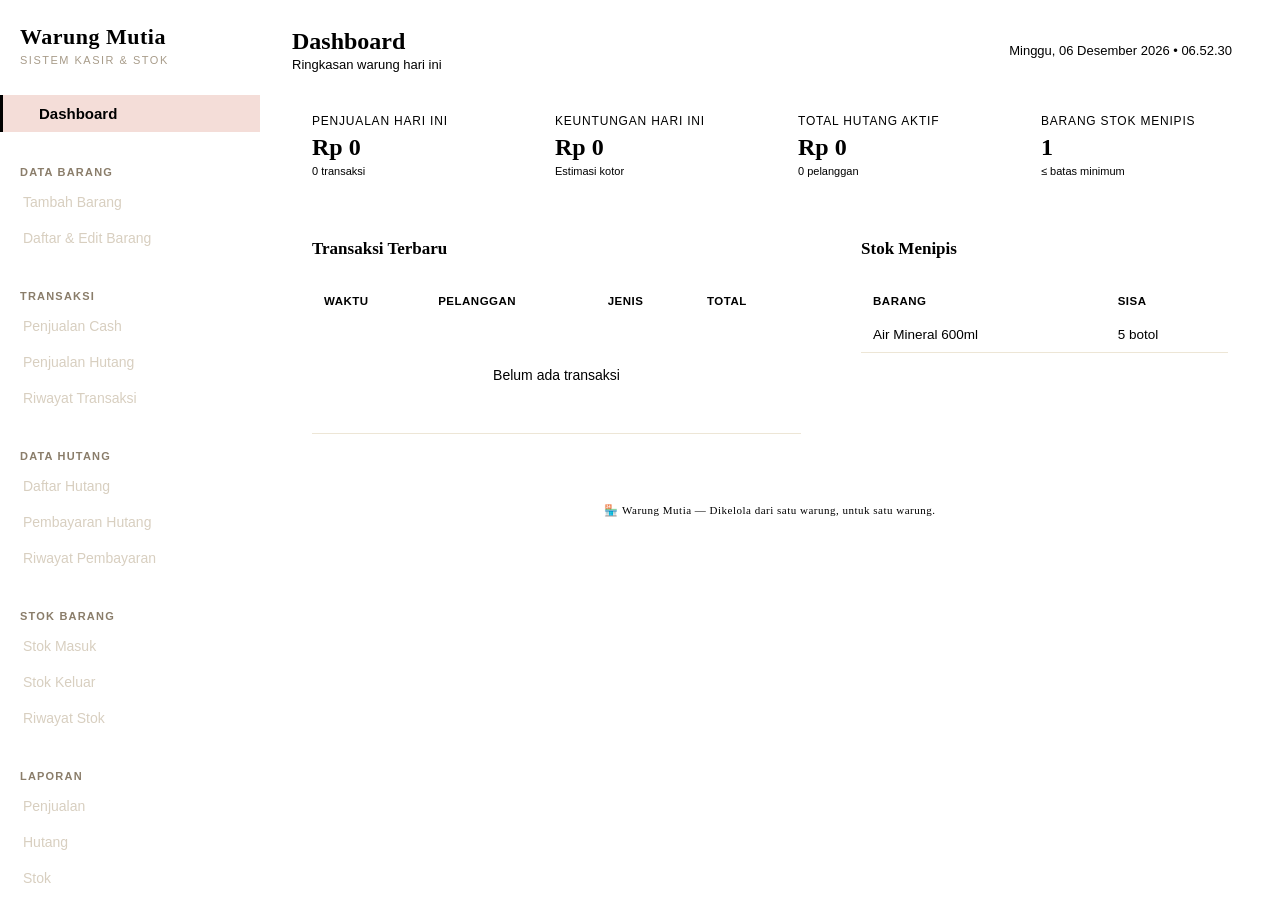
==== index.html @ aac6b611 "Update index.html" ====
<!DOCTYPE html>
<html lang="id">
<head>
<meta charset="UTF-8">
<meta name="viewport" content="width=device-width, initial-scale=1.0">
<title>Warung Mutia — Aplikasi Kasir</title>
<link rel="stylesheet" href="style.css">
</head>
<body>

<div class="app">

  <div class="sidebar-overlay" id="sidebarOverlay" onclick="toggleSidebar(false)"></div>

  <!-- SIDEBAR -->
  <nav class="sidebar" id="sidebar">
    <div class="sidebar-header">
      <div class="logo brand-font">Warung <span>Mutia</span></div>
      <div class="tagline">Sistem Kasir &amp; Stok</div>
    </div>

    <div class="nav-group">
      <div class="nav-item dash active" data-target="dashboard" onclick="showSection('dashboard', this)">
        <span class="dot"></span> Dashboard
      </div>
    </div>

    <div class="nav-group">
      <div class="nav-group-title">Data Barang</div>
      <div class="nav-item" data-target="barang-tambah" onclick="showSection('barang-tambah', this)">Tambah Barang</div>
      <div class="nav-item" data-target="barang-daftar" onclick="showSection('barang-daftar', this)">Daftar &amp; Edit Barang</div>
    </div>

    <div class="nav-group">
      <div class="nav-group-title">Transaksi</div>
      <div class="nav-item" data-target="jual-cash" onclick="showSection('jual-cash', this)">Penjualan Cash</div>
      <div class="nav-item" data-target="jual-hutang" onclick="showSection('jual-hutang', this)">Penjualan Hutang</div>
      <div class="nav-item" data-target="riwayat-transaksi" onclick="showSection('riwayat-transaksi', this)">Riwayat Transaksi</div>
    </div>

    <div class="nav-group">
      <div class="nav-group-title">Data Hutang</div>
      <div class="nav-item" data-target="daftar-hutang" onclick="showSection('daftar-hutang', this)">Daftar Hutang</div>
      <div class="nav-item" data-target="bayar-hutang" onclick="showSection('bayar-hutang', this)">Pembayaran Hutang</div>
      <div class="nav-item" data-target="riwayat-bayar" onclick="showSection('riwayat-bayar', this)">Riwayat Pembayaran</div>
    </div>

    <div class="nav-group">
      <div class="nav-group-title">Stok Barang</div>
      <div class="nav-item" data-target="stok-masuk" onclick="showSection('stok-masuk', this)">Stok Masuk</div>
      <div class="nav-item" data-target="stok-keluar" onclick="showSection('stok-keluar', this)">Stok Keluar</div>
      <div class="nav-item" data-target="riwayat-stok" onclick="showSection('riwayat-stok', this)">Riwayat Stok</div>
    </div>

    <div class="nav-group">
      <div class="nav-group-title">Laporan</div>
      <div class="nav-item" data-target="lap-penjualan" onclick="showSection('lap-penjualan', this)">Penjualan</div>
      <div class="nav-item" data-target="lap-hutang" onclick="showSection('lap-hutang', this)">Hutang</div>
      <div class="nav-item" data-target="lap-stok" onclick="showSection('lap-stok', this)">Stok</div>
      <div class="nav-item" data-target="lap-untung" onclick="showSection('lap-untung', this)">Keuntungan</div>
    </div>

    <div class="nav-group">
      <div class="nav-group-title">Cadangan Data</div>
      <div class="nav-item" data-target="backup" onclick="showSection('backup', this)">💾 Backup &amp; Restore</div>
    </div>

    <div style="padding:18px 20px;margin-top:auto;">
      <button class="btn btn-outline btn-sm" style="width:100%;color:#d8cfc0;border-color:rgba(255,255,255,0.2);" onclick="resetAllData()">↺ Reset Semua Data</button>
    </div>
  </nav>

  <!-- MAIN -->
  <main class="main">

    <div class="topbar">
      <div style="display:flex;align-items:center;gap:12px;">
        <button class="menu-toggle" onclick="toggleSidebar(true)">☰</button>
        <div>
          <h1 id="pageTitle">Dashboard</h1>
          <div class="subtitle" id="pageSubtitle">Ringkasan warung hari ini</div>
        </div>
      </div>
      <div class="clock-pill" id="clockPill">—</div>
    </div>

    <!-- ============ DASHBOARD ============ -->
    <section class="section active" id="sec-dashboard">
      <div class="stat-grid">
        <div class="stat-card">
          <div class="label">Penjualan Hari Ini</div>
          <div class="value" id="stOmsetHariIni">Rp 0</div>
          <div class="sub" id="stTrxHariIni">0 transaksi</div>
        </div>
        <div class="stat-card leaf">
          <div class="label">Keuntungan Hari Ini</div>
          <div class="value" id="stUntungHariIni">Rp 0</div>
          <div class="sub">Estimasi kotor</div>
        </div>
        <div class="stat-card turmeric">
          <div class="label">Total Hutang Aktif</div>
          <div class="value" id="stHutangAktif">Rp 0</div>
          <div class="sub" id="stJmlPelangganHutang">0 pelanggan</div>
        </div>
        <div class="stat-card ink">
          <div class="label">Barang Stok Menipis</div>
          <div class="value" id="stStokMenipis">0</div>
          <div class="sub">≤ batas minimum</div>
        </div>
      </div>

      <div class="two-col">
        <div class="card">
          <h2>Transaksi Terbaru</h2>
          <div class="table-wrap">
            <table>
              <thead><tr><th>Waktu</th><th>Pelanggan</th><th>Jenis</th><th>Total</th></tr></thead>
              <tbody id="tblTrxTerbaru"></tbody>
            </table>
          </div>
        </div>
        <div class="card">
          <h2>Stok Menipis</h2>
          <div class="table-wrap">
            <table>
              <thead><tr><th>Barang</th><th>Sisa</th></tr></thead>
              <tbody id="tblStokMenipis"></tbody>
            </table>
          </div>
        </div>
      </div>
      <div class="signature-mark">🏪 Warung Mutia — Dikelola dari satu warung, untuk satu warung.</div>
    </section>

    <!-- ============ TAMBAH BARANG ============ -->
    <section class="section" id="sec-barang-tambah">
      <div class="card">
        <h2>Tambah Barang Baru</h2>
        <form id="formTambahBarang" onsubmit="return tambahBarang(event)">
          <div class="form-grid">
            <div class="field"><label>Nama Barang</label><input type="text" id="b_nama" required placeholder="Contoh: Indomie Goreng"></div>
            <div class="field"><label>Kategori</label><input type="text" id="b_kategori" placeholder="Contoh: Makanan Instan"></div>
            <div class="field"><label>Harga Beli (Rp)</label><input type="number" id="b_hargabeli" min="0" required placeholder="2500"></div>
            <div class="field"><label>Harga Jual (Rp)</label><input type="number" id="b_hargajual" min="0" required placeholder="3000"></div>
            <div class="field"><label>Stok Awal</label><input type="number" id="b_stok" min="0" required placeholder="50"></div>
            <div class="field"><label>Satuan</label><input type="text" id="b_satuan" placeholder="pcs / bungkus / kg"></div>
            <div class="field"><label>Stok Minimum (peringatan)</label><input type="number" id="b_stokmin" min="0" value="5"></div>
          </div>
          <div class="btn-row">
            <button type="submit" class="btn btn-primary">+ Simpan Barang</button>
            <button type="reset" class="btn btn-outline">Bersihkan Form</button>
          </div>
        </form>
      </div>
    </section>

    <!-- ============ DAFTAR & EDIT BARANG ============ -->
    <section class="section" id="sec-barang-daftar">
      <div class="card">
        <h2>Daftar Barang</h2>
        <div class="search-row">
          <input type="text" id="cariBarang" placeholder="Cari nama barang..." oninput="renderDaftarBarang()">
        </div>
        <div class="table-wrap">
          <table>
            <thead><tr><th>Nama</th><th>Kategori</th><th>Harga Beli</th><th>Harga Jual</th><th>Stok</th><th>Satuan</th><th>Aksi</th></tr></thead>
            <tbody id="tblDaftarBarang"></tbody>
          </table>
        </div>
      </div>
    </section>

    <!-- ============ PENJUALAN CASH ============ -->
    <section class="section" id="sec-jual-cash">
      <div class="two-col">
        <div class="card">
          <h2>Pilih Barang</h2>
          <input type="text" id="cariJualCash" placeholder="Cari barang..." oninput="renderQuickPickCash()" style="margin-bottom:12px;">
          <div class="quick-grid" id="quickPickCash"></div>
        </div>
        <div class="card">
          <h2>Keranjang Cash</h2>
          <div id="cartCash"><div class="empty-state"><span class="icon">🛒</span>Keranjang masih kosong</div></div>
          <div class="total-row"><span>Total</span><span id="totalCash">Rp 0</span></div>
          <div class="field" style="margin-top:14px;">
            <label>Uang Diterima (Rp)</label>
            <input type="number" id="cashDiterima" min="0" oninput="hitungKembalianCash()" placeholder="0">
          </div>
          <div class="helper-text" id="kembalianCash">Kembalian: Rp 0</div>
          <div class="btn-row">
            <button class="btn btn-primary" onclick="prosesCash()">✓ Proses Pembayaran</button>
            <button class="btn btn-outline" onclick="kosongkanCart('cash')">Kosongkan</button>
          </div>
        </div>
      </div>
    </section>

    <!-- ============ PENJUALAN HUTANG ============ -->
    <section class="section" id="sec-jual-hutang">
      <div class="two-col">
        <div class="card">
          <h2>Pilih Barang</h2>
          <input type="text" id="cariJualHutang" placeholder="Cari barang..." oninput="renderQuickPickHutang()" style="margin-bottom:12px;">
          <div class="quick-grid" id="quickPickHutang"></div>
        </div>
        <div class="card">
          <h2>Keranjang Hutang</h2>
          <div class="field" style="margin-bottom:14px;">
            <label>Nama Pelanggan</label>
            <input type="text" id="namaPelangganHutang" placeholder="Contoh: Bu Siti" required>
          </div>
          <div id="cartHutang"><div class="empty-state"><span class="icon">🛒</span>Keranjang masih kosong</div></div>
          <div class="total-row"><span>Total Hutang</span><span id="totalHutang">Rp 0</span></div>
          <div class="btn-row">
            <button class="btn btn-primary" onclick="prosesHutang()">✓ Catat sebagai Hutang</button>
            <button class="btn btn-outline" onclick="kosongkanCart('hutang')">Kosongkan</button>
          </div>
        </div>
      </div>
    </section>

    <!-- ============ RIWAYAT TRANSAKSI ============ -->
    <section class="section" id="sec-riwayat-transaksi">
      <div class="card">
        <h2>Riwayat Transaksi</h2>
        <div class="filter-bar">
          <div class="field"><label>Dari Tanggal</label><input type="date" id="filterTrxDari"></div>
          <div class="field"><label>Sampai Tanggal</label><input type="date" id="filterTrxSampai"></div>
          <div class="field">
            <label>Jenis</label>
            <select id="filterTrxJenis">
              <option value="">Semua</option>
              <option value="cash">Cash</option>
              <option value="hutang">Hutang</option>
            </select>
          </div>
          <button class="btn btn-primary" style="height:42px;" onclick="renderRiwayatTransaksi()">Tampilkan</button>
        </div>
        <div class="table-wrap">
          <table>
            <thead><tr><th>Waktu</th><th>Pelanggan</th><th>Jenis</th><th>Item</th><th>Total</th><th>Untung</th><th>Aksi</th></tr></thead>
            <tbody id="tblRiwayatTransaksi"></tbody>
          </table>
        </div>
      </div>
    </section>

    <!-- ============ DAFTAR HUTANG ============ -->
    <section class="section" id="sec-daftar-hutang">
      <div class="card">
        <h2>Daftar Hutang Aktif (per Pelanggan)</h2>
        <div class="table-wrap">
          <table>
            <thead><tr><th>Pelanggan</th><th>Total Hutang</th><th>Sudah Dibayar</th><th>Sisa Hutang</th><th>Status</th></tr></thead>
            <tbody id="tblDaftarHutang"></tbody>
          </table>
        </div>
      </div>
    </section>

    <!-- ============ PEMBAYARAN HUTANG ============ -->
    <section class="section" id="sec-bayar-hutang">
      <div class="card">
        <h2>Pembayaran Hutang</h2>
        <div class="form-grid">
          <div class="field">
            <label>Pilih Pelanggan</label>
            <select id="bayarPelanggan" onchange="updateInfoSisaHutang()"></select>
          </div>
          <div class="field">
            <label>Sisa Hutang Saat Ini</label>
            <input type="text" id="infoSisaHutang" disabled value="Rp 0">
          </div>
          <div class="field">
            <label>Jumlah Bayar (Rp)</label>
            <input type="number" id="jumlahBayarHutang" min="0">
          </div>
        </div>
        <div class="btn-row">
          <button class="btn btn-success" onclick="prosesBayarHutang()">✓ Simpan Pembayaran</button>
        </div>
      </div>
    </section>

    <!-- ============ RIWAYAT PEMBAYARAN ============ -->
    <section class="section" id="sec-riwayat-bayar">
      <div class="card">
        <h2>Riwayat Pembayaran Hutang</h2>
        <div class="table-wrap">
          <table>
            <thead><tr><th>Waktu</th><th>Pelanggan</th><th>Jumlah Bayar</th></tr></thead>
            <tbody id="tblRiwayatBayar"></tbody>
          </table>
        </div>
      </div>
    </section>

    <!-- ============ STOK MASUK ============ -->
    <section class="section" id="sec-stok-masuk">
      <div class="card">
        <h2>Tambah Stok Masuk</h2>
        <form id="formStokMasuk" onsubmit="return prosesStokMasuk(event)">
          <div class="form-grid">
            <div class="field">
              <label>Pilih Barang</label>
              <select id="masukBarang" required></select>
            </div>
            <div class="field"><label>Jumlah Masuk</label><input type="number" id="masukJumlah" min="1" required></div>
            <div class="field"><label>Keterangan (opsional)</label><input type="text" id="masukKet" placeholder="Contoh: Restok dari distributor"></div>
          </div>
          <div class="btn-row">
            <button type="submit" class="btn btn-success">+ Tambahkan Stok</button>
          </div>
        </form>
      </div>
    </section>

    <!-- ============ STOK KELUAR ============ -->
    <section class="section" id="sec-stok-keluar">
      <div class="card">
        <h2>Stok Keluar (di luar penjualan)</h2>
        <p class="helper-text" style="margin-bottom:14px;">Gunakan untuk barang rusak, hilang, kadaluwarsa, atau dipakai sendiri. Stok keluar dari penjualan sudah otomatis tercatat di menu Transaksi.</p>
        <form id="formStokKeluar" onsubmit="return prosesStokKeluar(event)">
          <div class="form-grid">
            <div class="field">
              <label>Pilih Barang</label>
              <select id="keluarBarang" required></select>
            </div>
            <div class="field"><label>Jumlah Keluar</label><input type="number" id="keluarJumlah" min="1" required></div>
            <div class="field"><label>Alasan</label>
              <select id="keluarAlasan">
                <option>Rusak</option>
                <option>Hilang</option>
                <option>Kadaluwarsa</option>
                <option>Pakai Sendiri</option>
                <option>Lainnya</option>
              </select>
            </div>
          </div>
          <div class="btn-row">
            <button type="submit" class="btn btn-primary">− Catat Stok Keluar</button>
          </div>
        </form>
      </div>
    </section>

    <!-- ============ RIWAYAT STOK ============ -->
    <section class="section" id="sec-riwayat-stok">
      <div class="card">
        <h2>Riwayat Pergerakan Stok</h2>
        <div class="table-wrap">
          <table>
            <thead><tr><th>Waktu</th><th>Barang</th><th>Jenis</th><th>Jumlah</th><th>Keterangan</th></tr></thead>
            <tbody id="tblRiwayatStok"></tbody>
          </table>
        </div>
      </div>
    </section>

    <!-- ============ LAPORAN PENJUALAN ============ -->
    <section class="section" id="sec-lap-penjualan">
      <div class="card">
        <h2>Laporan Penjualan</h2>
        <div class="pill-tabs">
          <div class="pill-tab active" data-p="harian" onclick="setPeriodeLaporan('penjualan','harian',this)">Harian</div>
          <div class="pill-tab" data-p="bulanan" onclick="setPeriodeLaporan('penjualan','bulanan',this)">Bulanan</div>
          <div class="pill-tab" data-p="semua" onclick="setPeriodeLaporan('penjualan','semua',this)">Semua</div>
        </div>
        <div class="stat-grid" style="grid-template-columns:repeat(3,1fr);">
          <div class="stat-card"><div class="label">Total Omset</div><div class="value" id="lapPenjualanOmset">Rp 0</div></div>
          <div class="stat-card leaf"><div class="label">Jumlah Transaksi</div><div class="value" id="lapPenjualanJumlah">0</div></div>
          <div class="stat-card turmeric"><div class="label">Rata-rata / Transaksi</div><div class="value" id="lapPenjualanRata">Rp 0</div></div>
        </div>
        <div class="table-wrap">
          <table>
            <thead><tr><th>Waktu</th><th>Pelanggan</th><th>Jenis</th><th>Total</th></tr></thead>
            <tbody id="tblLapPenjualan"></tbody>
          </table>
        </div>
      </div>
    </section>

    <!-- ============ LAPORAN HUTANG ============ -->
    <section class="section" id="sec-lap-hutang">
      <div class="card">
        <h2>Laporan Hutang</h2>
        <div class="stat-grid" style="grid-template-columns:repeat(3,1fr);">
          <div class="stat-card turmeric"><div class="label">Total Hutang Diberikan</div><div class="value" id="lapHutangTotal">Rp 0</div></div>
          <div class="stat-card leaf"><div class="label">Total Sudah Dibayar</div><div class="value" id="lapHutangDibayar">Rp 0</div></div>
          <div class="stat-card"><div class="label">Sisa Belum Dibayar</div><div class="value" id="lapHutangSisa">Rp 0</div></div>
        </div>
        <div class="table-wrap">
          <table>
            <thead><tr><th>Pelanggan</th><th>Total Hutang</th><th>Dibayar</th><th>Sisa</th><th>Status</th></tr></thead>
            <tbody id="tblLapHutang"></tbody>
          </table>
        </div>
      </div>
    </section>

    <!-- ============ LAPORAN STOK ============ -->
    <section class="section" id="sec-lap-stok">
      <div class="card">
        <h2>Laporan Stok</h2>
        <div class="table-wrap">
          <table>
            <thead><tr><th>Barang</th><th>Stok Saat Ini</th><th>Stok Minimum</th><th>Status</th><th>Nilai Stok (Modal)</th></tr></thead>
            <tbody id="tblLapStok"></tbody>
          </table>
        </div>
      </div>
    </section>

    <!-- ============ LAPORAN KEUNTUNGAN ============ -->
    <section class="section" id="sec-lap-untung">
      <div class="card">
        <h2>Laporan Keuntungan</h2>
        <div class="pill-tabs">
          <div class="pill-tab active" data-p="harian" onclick="setPeriodeLaporan('untung','harian',this)">Harian</div>
          <div class="pill-tab" data-p="bulanan" onclick="setPeriodeLaporan('untung','bulanan',this)">Bulanan</div>
          <div class="pill-tab" data-p="semua" onclick="setPeriodeLaporan('untung','semua',this)">Semua</div>
        </div>
        <div class="stat-grid" style="grid-template-columns:repeat(3,1fr);">
          <div class="stat-card"><div class="label">Total Omset</div><div class="value" id="lapUntungOmset">Rp 0</div></div>
          <div class="stat-card ink"><div class="label">Total Modal</div><div class="value" id="lapUntungModal">Rp 0</div></div>
          <div class="stat-card leaf"><div class="label">Estimasi Keuntungan</div><div class="value" id="lapUntungLaba">Rp 0</div></div>
        </div>
        <div class="table-wrap">
          <table>
            <thead><tr><th>Waktu</th><th>Omset</th><th>Modal</th><th>Untung</th></tr></thead>
            <tbody id="tblLapUntung"></tbody>
          </table>
        </div>
      </div>
    </section>

    <!-- ============ BACKUP & RESTORE ============ -->
    <section class="section" id="sec-backup">
      <div class="card">
        <h2>📦 Ringkasan Data Tersimpan</h2>
        <div class="stat-grid" style="grid-template-columns:repeat(4,1fr);">
          <div class="stat-card"><div class="label">Barang</div><div class="value" id="bkJmlBarang">0</div></div>
          <div class="stat-card leaf"><div class="label">Transaksi</div><div class="value" id="bkJmlTransaksi">0</div></div>
          <div class="stat-card turmeric"><div class="label">Pembayaran Hutang</div><div class="value" id="bkJmlBayar">0</div></div>
          <div class="stat-card ink"><div class="label">Log Stok</div><div class="value" id="bkJmlStokLog">0</div></div>
        </div>
        <div class="helper-text" id="bkInfoTerakhir" style="margin-top:-8px;margin-bottom:4px;"></div>
        <div class="helper-text">Semua data di atas tersimpan lokal di browser ini (localStorage), tanpa internet. Lakukan backup secara berkala agar data tidak hilang jika cache browser dibersihkan atau ganti device.</div>
      </div>

      <div class="card">
        <h2>⬇️ Backup (Unduh Data)</h2>
        <div class="helper-text" style="margin-bottom:14px;">Backup JSON dipakai untuk memulihkan data nanti (cadangan lengkap &amp; akurat). Backup Excel dipakai untuk dilihat, dicetak, atau diolah di Excel/Spreadsheet — tidak bisa di-import kembali.</div>
        <div class="btn-row">
          <button class="btn btn-primary" onclick="exportJSON()">⬇️ Unduh Backup JSON</button>
          <button class="btn btn-success" onclick="exportExcel()">📊 Unduh sebagai Excel (.xls)</button>
        </div>
      </div>

      <div class="card">
        <h2>⬆️ Restore (Pulihkan Data)</h2>
        <div class="helper-text" style="margin-bottom:14px;">Pilih file backup JSON (.json) yang pernah diunduh. <strong>Perhatian:</strong> proses ini akan menggantikan seluruh data yang ada saat ini di aplikasi dengan data dari file backup.</div>
        <div class="field" style="max-width:420px;">
          <label>File Backup (.json)</label>
          <input type="file" id="importFileInput" accept="application/json,.json" onchange="importJSON(event)">
        </div>
      </div>
      <div class="signature-mark">🏪 Warung Mutia — backup rutin, warung lebih aman</div>
    </section>

  </main>
</div>

<!-- TOAST -->
<div class="toast" id="toast"></div>

<!-- RECEIPT MODAL -->
<div class="receipt-modal-bg" id="receiptModalBg">
  <div class="receipt" id="receiptContent"></div>
</div>
<script src="script.js"> 
</script>
</body>
</html>
---- style.css ----
<style>
  :root{
    --kraft:#E8DCC4;
    --kraft-dark:#D8C8A4;
    --ink:#2B2420;
    --ink-soft:#5C5347;
    --rice:#FBF8F2;
    --chili:#C0432A;
    --chili-dark:#9E3420;
    --leaf:#5C7A4F;
    --leaf-dark:#43603A;
    --turmeric:#D99A2B;
    --line:#C9B998;
    --white:#FFFFFF;
    --radius:10px;
    --shadow:0 2px 8px rgba(43,36,32,0.12);
    --shadow-lg:0 8px 24px rgba(43,36,32,0.18);
  }

  *{box-sizing:border-box;}
  html,body{margin:0;padding:0;}
  body{
    font-family:'Segoe UI',-apple-system,BlinkMacSystemFont,sans-serif;
    background:var(--kraft);
    color:var(--ink);
    min-height:100vh;
  }

  @font-face{
    font-family:'Fraunces-fallback';
    src:local('Georgia');
  }

  .brand-font{
    font-family:Georgia,'Times New Roman',serif;
    font-weight:700;
  }

  /* ===== Layout ===== */
  .app{
    display:flex;
    min-height:100vh;
  }

  /* Sidebar */
  .sidebar{
    width:260px;
    background:var(--ink);
    color:var(--rice);
    flex-shrink:0;
    display:flex;
    flex-direction:column;
    position:fixed;
    top:0;left:0;bottom:0;
    overflow-y:auto;
    z-index:50;
    transition:transform .25s ease;
  }
  .sidebar-header{
    padding:24px 20px 18px;
    border-bottom:1px solid rgba(255,255,255,0.1);
  }
  .sidebar-header .logo{
    font-size:22px;
    letter-spacing:0.5px;
  }
  .sidebar-header .logo span{color:var(--turmeric);}
  .sidebar-header .tagline{
    font-size:11px;
    color:#a89c8a;
    margin-top:4px;
    letter-spacing:1.5px;
    text-transform:uppercase;
  }

  .nav-group{padding:10px 0;}
  .nav-group-title{
    font-size:11px;
    text-transform:uppercase;
    letter-spacing:1.2px;
    color:#8a7d6a;
    padding:14px 20px 6px;
    font-weight:600;
  }
  .nav-item{
    display:flex;
    align-items:center;
    gap:10px;
    padding:10px 20px;
    cursor:pointer;
    font-size:14px;
    color:#d8cfc0;
    border-left:3px solid transparent;
    transition:background .15s, color .15s;
    user-select:none;
  }
  .nav-item:hover{background:rgba(255,255,255,0.06); color:var(--rice);}
  .nav-item.active{
    background:rgba(192,67,42,0.18);
    border-left-color:var(--chili);
    color:var(--rice);
    font-weight:600;
  }
  .nav-item .dot{
    width:6px;height:6px;border-radius:50%;
    background:var(--turmeric);
    flex-shrink:0;
  }
  .nav-item.dash{font-size:15px;font-weight:700;}

  /* Main */
  .main{
    margin-left:260px;
    flex:1;
    min-width:0;
    padding:28px 32px 60px;
  }

  .topbar{
    display:flex;
    justify-content:space-between;
    align-items:center;
    margin-bottom:24px;
    flex-wrap:wrap;
    gap:12px;
  }
  .topbar h1{
    font-size:24px;
    margin:0;
    font-family:Georgia,serif;
  }
  .topbar .subtitle{
    font-size:13px;
    color:var(--ink-soft);
    margin-top:2px;
  }
  .menu-toggle{
    display:none;
    background:var(--ink);
    color:var(--rice);
    border:none;
    border-radius:8px;
    padding:8px 12px;
    font-size:18px;
    cursor:pointer;
  }

  .clock-pill{
    background:var(--white);
    border:1px solid var(--line);
    border-radius:30px;
    padding:8px 16px;
    font-size:13px;
    color:var(--ink-soft);
    box-shadow:var(--shadow);
  }

  /* Cards */
  .card{
    background:var(--white);
    border-radius:var(--radius);
    box-shadow:var(--shadow);
    padding:20px;
    margin-bottom:20px;
  }
  .card h2{
    margin:0 0 16px;
    font-size:17px;
    font-family:Georgia,serif;
    border-bottom:2px solid var(--kraft-dark);
    padding-bottom:10px;
  }

  .stat-grid{
    display:grid;
    grid-template-columns:repeat(4,1fr);
    gap:16px;
    margin-bottom:24px;
  }
  .stat-card{
    background:var(--white);
    border-radius:var(--radius);
    padding:18px 20px;
    box-shadow:var(--shadow);
    border-left:4px solid var(--chili);
    position:relative;
    overflow:hidden;
  }
  .stat-card.leaf{border-left-color:var(--leaf);}
  .stat-card.turmeric{border-left-color:var(--turmeric);}
  .stat-card.ink{border-left-color:var(--ink);}
  .stat-card .label{
    font-size:12px;
    color:var(--ink-soft);
    text-transform:uppercase;
    letter-spacing:0.8px;
    margin-bottom:6px;
  }
  .stat-card .value{
    font-size:24px;
    font-weight:700;
    font-family:Georgia,serif;
  }
  .stat-card .sub{
    font-size:11px;
    color:var(--ink-soft);
    margin-top:4px;
  }

  /* Forms */
  .form-grid{
    display:grid;
    grid-template-columns:repeat(2,1fr);
    gap:14px;
  }
  .form-grid.single{grid-template-columns:1fr;}
  label{
    font-size:12px;
    font-weight:600;
    color:var(--ink-soft);
    display:block;
    margin-bottom:5px;
    text-transform:uppercase;
    letter-spacing:0.4px;
  }
  input,select,textarea{
    width:100%;
    padding:10px 12px;
    border:1.5px solid var(--line);
    border-radius:8px;
    font-size:14px;
    background:var(--rice);
    color:var(--ink);
    font-family:inherit;
  }
  input:focus,select:focus,textarea:focus{
    outline:none;
    border-color:var(--chili);
    background:var(--white);
  }
  .field{margin-bottom:0;}

  .btn{
    display:inline-flex;
    align-items:center;
    gap:6px;
    padding:10px 18px;
    border-radius:8px;
    border:none;
    font-size:14px;
    font-weight:600;
    cursor:pointer;
    transition:transform .1s, box-shadow .15s;
  }
  .btn:active{transform:scale(0.97);}
  .btn-primary{background:var(--chili);color:white;}
  .btn-primary:hover{background:var(--chili-dark);}
  .btn-success{background:var(--leaf);color:white;}
  .btn-success:hover{background:var(--leaf-dark);}
  .btn-outline{background:transparent;border:1.5px solid var(--line);color:var(--ink);}
  .btn-outline:hover{border-color:var(--ink);}
  .btn-sm{padding:6px 12px;font-size:12px;}
  .btn-danger{background:#fff;color:var(--chili);border:1.5px solid var(--chili);}
  .btn-danger:hover{background:var(--chili);color:white;}
  .btn-row{display:flex;gap:10px;margin-top:16px;flex-wrap:wrap;}

  /* Table */
  .table-wrap{overflow-x:auto;}
  table{
    width:100%;
    border-collapse:collapse;
    font-size:13.5px;
  }
  thead th{
    text-align:left;
    background:var(--kraft);
    color:var(--ink);
    padding:10px 12px;
    font-size:11.5px;
    text-transform:uppercase;
    letter-spacing:0.5px;
    border-bottom:2px solid var(--line);
    white-space:nowrap;
  }
  tbody td{
    padding:10px 12px;
    border-bottom:1px solid #EDE6D6;
    vertical-align:middle;
  }
  tbody tr:hover{background:#FAF6EC;}
  .badge{
    display:inline-block;
    padding:3px 9px;
    border-radius:20px;
    font-size:11px;
    font-weight:700;
  }
  .badge-low{background:#FBE3DD;color:var(--chili-dark);}
  .badge-ok{background:#E4EEDF;color:var(--leaf-dark);}
  .badge-lunas{background:#E4EEDF;color:var(--leaf-dark);}
  .badge-belum{background:#FDF1DA;color:#8a6418;}
  .empty-state{
    text-align:center;
    padding:40px 20px;
    color:var(--ink-soft);
    font-size:14px;
  }
  .empty-state .icon{font-size:34px;display:block;margin-bottom:8px;}

  .search-row{
    display:flex;
    gap:10px;
    margin-bottom:16px;
    flex-wrap:wrap;
  }
  .search-row input{flex:1;min-width:160px;}

  .toast{
    position:fixed;
    bottom:24px;right:24px;
    background:var(--ink);
    color:var(--rice);
    padding:14px 20px;
    border-radius:8px;
    font-size:14px;
    box-shadow:var(--shadow-lg);
    z-index:200;
    opacity:0;
    transform:translateY(10px);
    transition:opacity .25s,transform .25s;
    max-width:320px;
    border-left:4px solid var(--turmeric);
  }
  .toast.show{opacity:1;transform:translateY(0);}

  .pill-tabs{display:flex;gap:8px;margin-bottom:18px;flex-wrap:wrap;}
  .pill-tab{
    padding:8px 16px;
    border-radius:20px;
    background:var(--white);
    border:1.5px solid var(--line);
    font-size:13px;
    cursor:pointer;
    font-weight:600;
    color:var(--ink-soft);
  }
  .pill-tab.active{
    background:var(--ink);
    color:var(--rice);
    border-color:var(--ink);
  }

  .cart-line{
    display:flex;
    justify-content:space-between;
    align-items:center;
    padding:10px 0;
    border-bottom:1px dashed var(--line);
    font-size:13.5px;
    gap:8px;
  }
  .cart-line:last-child{border-bottom:none;}
  .cart-line .nm{flex:1;font-weight:600;}
  .qty-control{display:flex;align-items:center;gap:6px;}
  .qty-control button{
    width:26px;height:26px;
    border-radius:6px;
    border:1px solid var(--line);
    background:var(--rice);
    cursor:pointer;
    font-weight:700;
    color:var(--ink);
  }
  .qty-control span{min-width:22px;text-align:center;font-weight:600;}

  .total-row{
    display:flex;
    justify-content:space-between;
    padding:14px 0 0;
    font-size:18px;
    font-weight:700;
    font-family:Georgia,serif;
    border-top:2px solid var(--ink);
    margin-top:10px;
  }
  .total-row span:last-child{color:var(--chili);}

  .two-col{
    display:grid;
    grid-template-columns:1.3fr 1fr;
    gap:20px;
  }

  .receipt-modal-bg{
    position:fixed;inset:0;
    background:rgba(43,36,32,0.55);
    display:none;
    align-items:center;justify-content:center;
    z-index:300;
    padding:20px;
  }
  .receipt-modal-bg.show{display:flex;}
  .receipt{
    background:var(--rice);
    width:100%;max-width:340px;
    border-radius:10px;
    padding:24px;
    font-family:'Courier New',monospace;
    box-shadow:var(--shadow-lg);
    max-height:85vh;
    overflow-y:auto;
  }
  .receipt h3{
    text-align:center;
    margin:0 0 4px;
    font-family:Georgia,serif;
    letter-spacing:1px;
  }
  .receipt .center{text-align:center;font-size:11px;color:var(--ink-soft);margin-bottom:14px;}
  .receipt hr{border:none;border-top:1px dashed var(--ink-soft);margin:10px 0;}
  .receipt .line{display:flex;justify-content:space-between;font-size:12.5px;margin-bottom:4px;}

  .quick-grid{
    display:grid;
    grid-template-columns:repeat(3,1fr);
    gap:10px;
    margin-top:8px;
  }
  .quick-item{
    background:var(--rice);
    border:1.5px solid var(--line);
    border-radius:8px;
    padding:10px;
    cursor:pointer;
    text-align:left;
    transition:border-color .15s, background .15s;
  }
  .quick-item:hover{border-color:var(--chili);background:var(--white);}
  .quick-item .qn{font-weight:700;font-size:13px;display:block;}
  .quick-item .qp{font-size:12px;color:var(--chili);font-weight:600;}
  .quick-item .qs{font-size:10.5px;color:var(--ink-soft);}

  .helper-text{font-size:12px;color:var(--ink-soft);margin-top:4px;}

  .filter-bar{
    display:flex;gap:10px;margin-bottom:16px;flex-wrap:wrap;align-items:flex-end;
  }
  .filter-bar .field{min-width:150px;flex:1;}

  /* Sidebar overlay (mobile) */
  .sidebar-overlay{
    display:none;
    position:fixed;inset:0;
    background:rgba(0,0,0,0.4);
    z-index:40;
  }
  .sidebar-overlay.show{display:block;}

  @media (max-width: 900px){
    .stat-grid{grid-template-columns:repeat(2,1fr);}
    .two-col{grid-template-columns:1fr;}
    .form-grid{grid-template-columns:1fr;}
  }
  @media (max-width: 760px){
    .sidebar{transform:translateX(-100%);}
    .sidebar.open{transform:translateX(0);}
    .main{margin-left:0;padding:20px 16px 50px;}
    .menu-toggle{display:inline-flex;}
    .quick-grid{grid-template-columns:repeat(2,1fr);}
  }

  ::-webkit-scrollbar{width:8px;height:8px;}
  ::-webkit-scrollbar-thumb{background:var(--line);border-radius:4px;}

  .section{display:none;}
  .section.active{display:block;animation:fadeIn .2s ease;}
  @keyframes fadeIn{from{opacity:0;transform:translateY(4px);}to{opacity:1;transform:translateY(0);}}

  .signature-mark{
    font-family:Georgia,serif;
    font-size:11px;
    color:var(--ink-soft);
    text-align:center;
    margin-top:30px;
    letter-spacing:0.5px;
  }
</style>
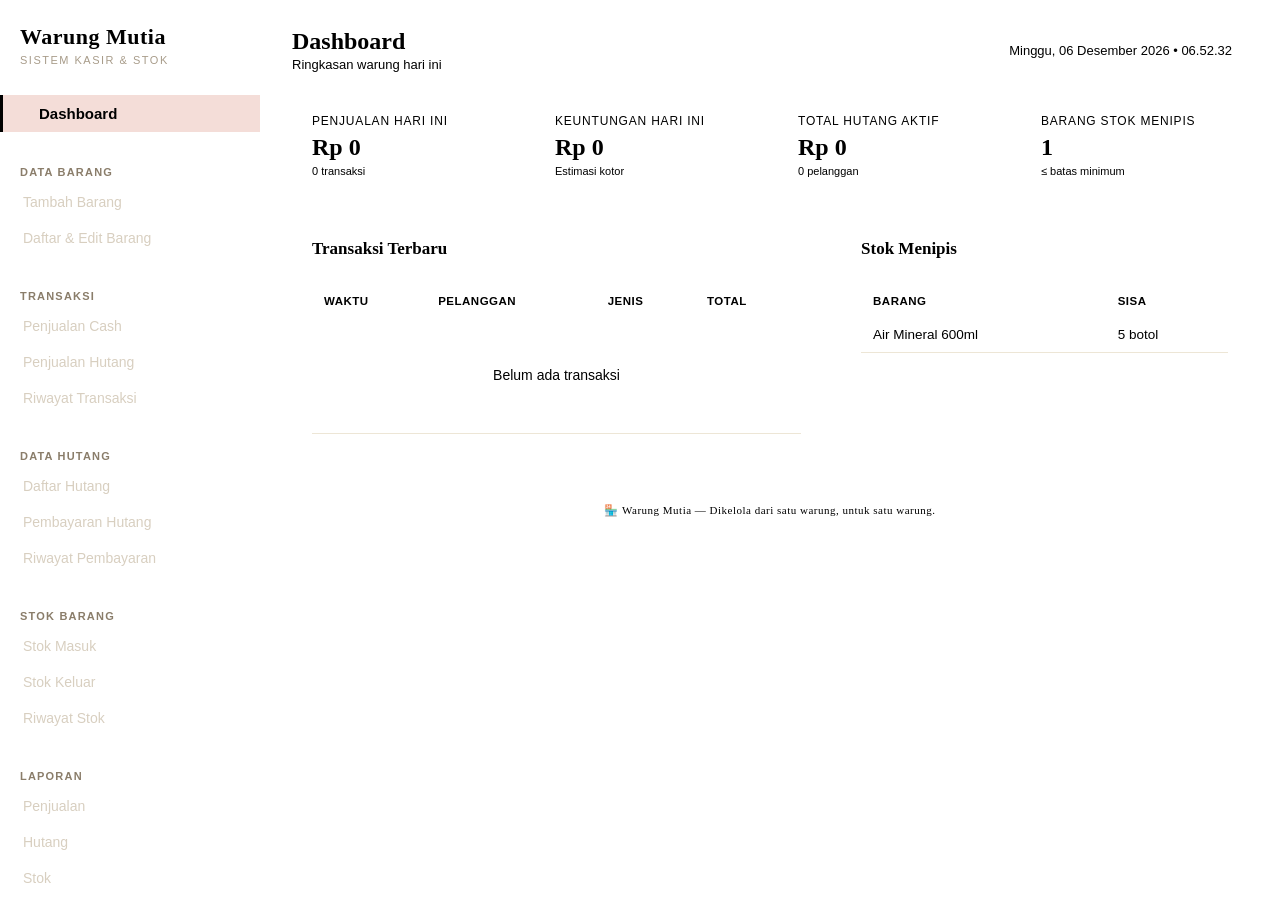
==== commit e56f2cb0: "Update index.html" ====
--- a/index.html
+++ b/index.html
@@ -1,4 +1,3 @@
-<!DOCTYPE html>
 <html lang="id">
 <head>
 <meta charset="UTF-8">
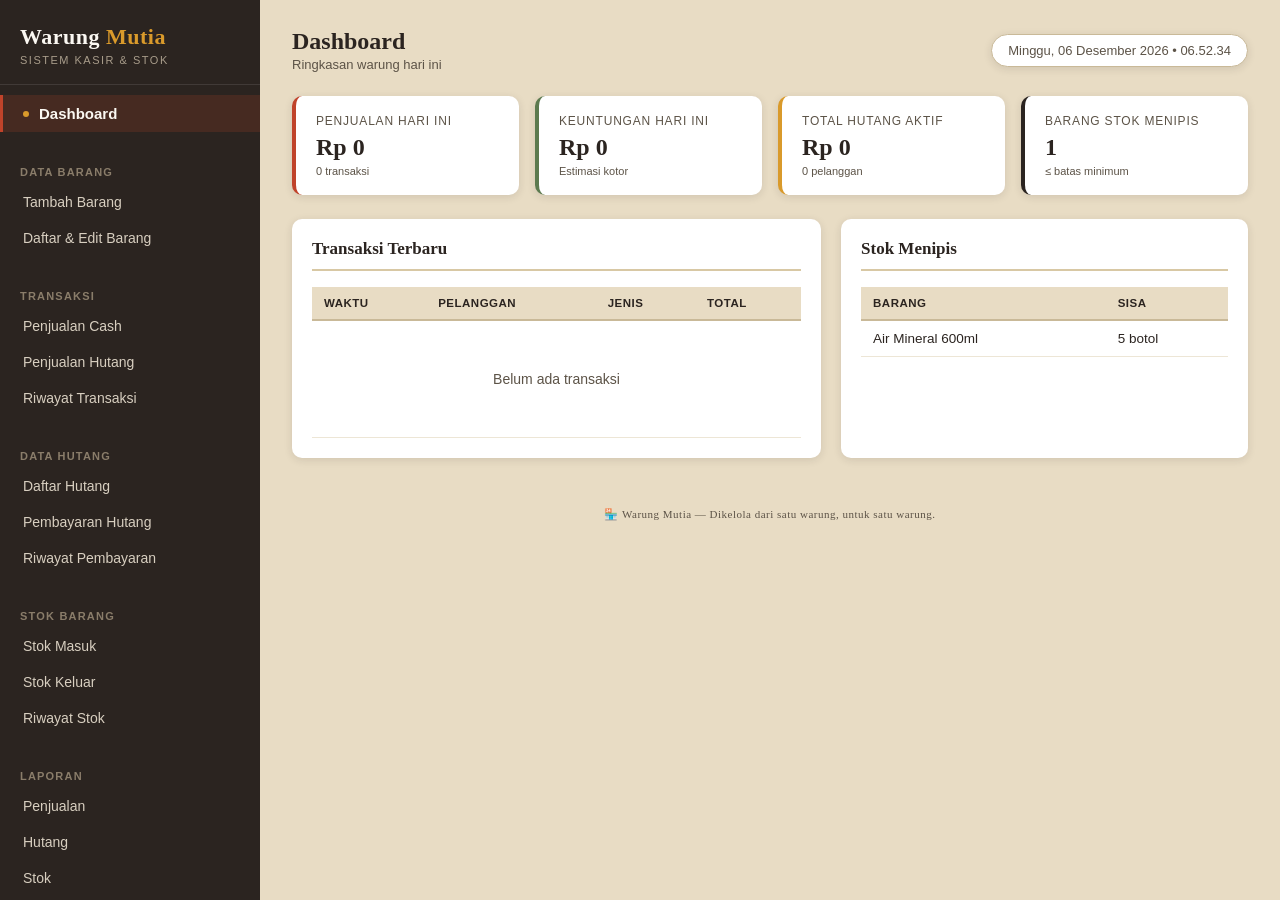
==== commit ef5615e8: "Update index.html" ====
--- a/index.html
+++ b/index.html
@@ -4,6 +4,7 @@
 <meta name="viewport" content="width=device-width, initial-scale=1.0">
 <title>Warung Mutia — Aplikasi Kasir</title>
 <link rel="stylesheet" href="style.css">
+<link rel="icon" href="logo.png" type="image/png">
 </head>
 <body>
 
--- a/style.css
+++ b/style.css
@@ -1,4 +1,3 @@
-<style>
   :root{
     --kraft:#E8DCC4;
     --kraft-dark:#D8C8A4;
@@ -484,4 +483,3 @@
     margin-top:30px;
     letter-spacing:0.5px;
   }
-</style>
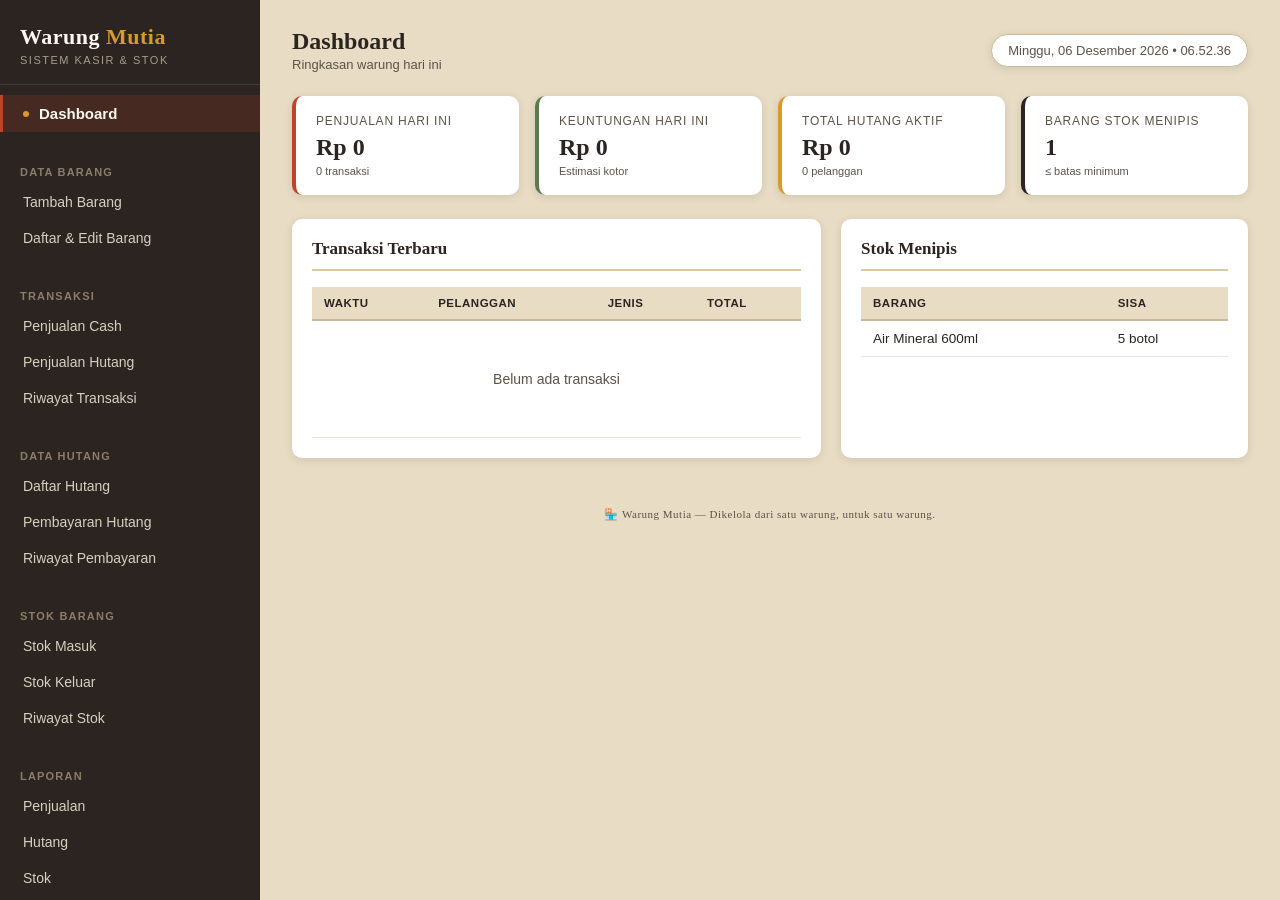
==== commit 6739116a: "Update index.html" ====
--- a/index.html
+++ b/index.html
@@ -4,7 +4,19 @@
 <meta name="viewport" content="width=device-width, initial-scale=1.0">
 <title>Warung Mutia — Aplikasi Kasir</title>
 <link rel="stylesheet" href="style.css">
-<link rel="icon" href="logo.png" type="image/png">
+  
+ <!-- Browser tab -->
+  <link rel="icon" href="logo.png">
+
+  <!-- iPhone icon -->
+  <link rel="apple-touch-icon" href="logo.png">
+
+  <!-- PWA -->
+  <link rel="manifest" href="manifest.json">
+
+  <!-- Theme -->
+  <meta name="theme-color" content="#000000">
+  
 </head>
 <body>
 
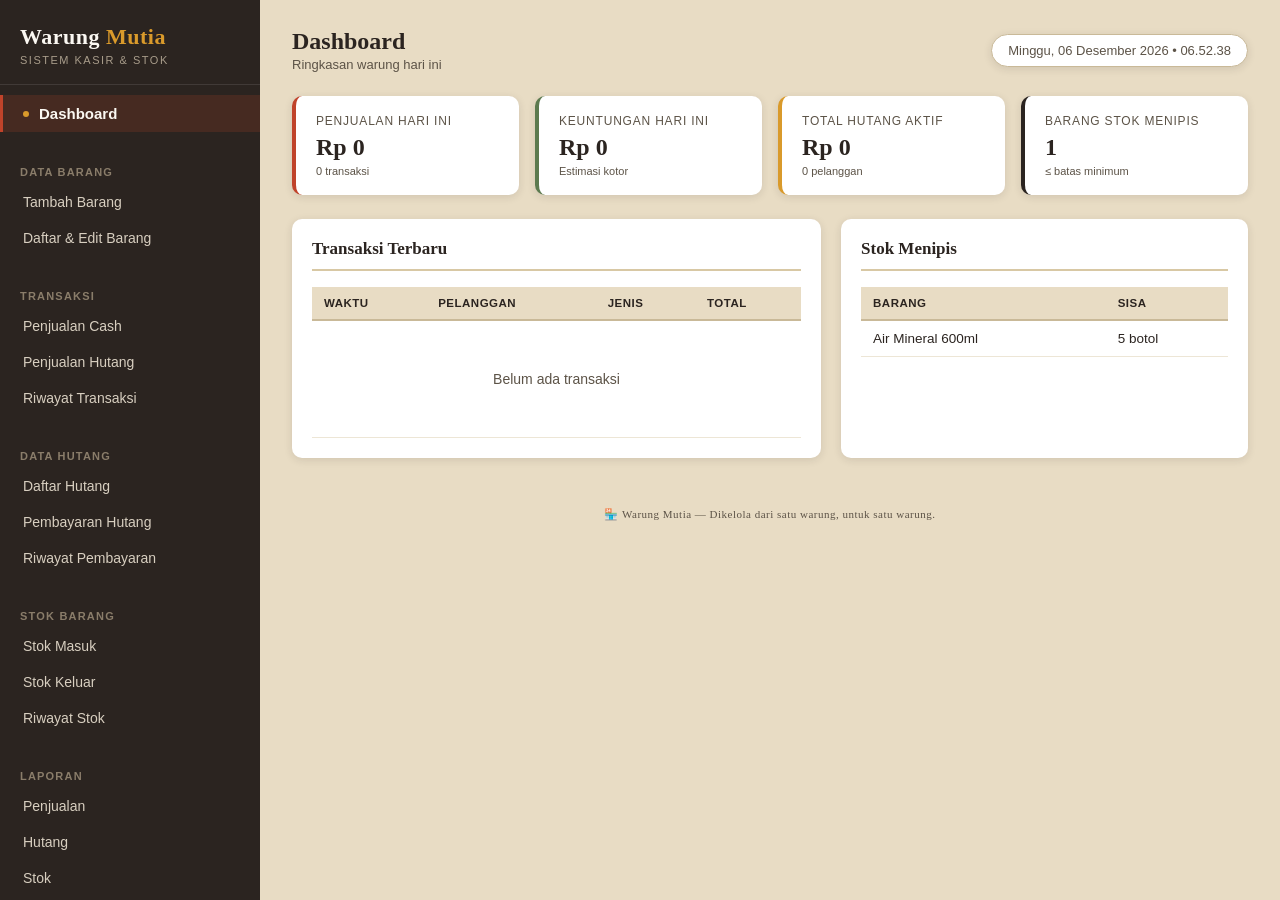
==== commit c924af38: "Update index.html" ====
--- a/index.html
+++ b/index.html
@@ -2,20 +2,13 @@
 <head>
 <meta charset="UTF-8">
 <meta name="viewport" content="width=device-width, initial-scale=1.0">
+<meta name="theme-color" content="#000000">
 <title>Warung Mutia — Aplikasi Kasir</title>
 <link rel="stylesheet" href="style.css">
-  
- <!-- Browser tab -->
-  <link rel="icon" href="logo.png">
-
-  <!-- iPhone icon -->
-  <link rel="apple-touch-icon" href="logo.png">
-
-  <!-- PWA -->
-  <link rel="manifest" href="manifest.json">
-
-  <!-- Theme -->
-  <meta name="theme-color" content="#000000">
+<link rel="icon" href="logo.png">
+<link rel="apple-touch-icon" href="logo.png">
+<link rel="manifest" href="manifest.json">
+
   
 </head>
 <body>
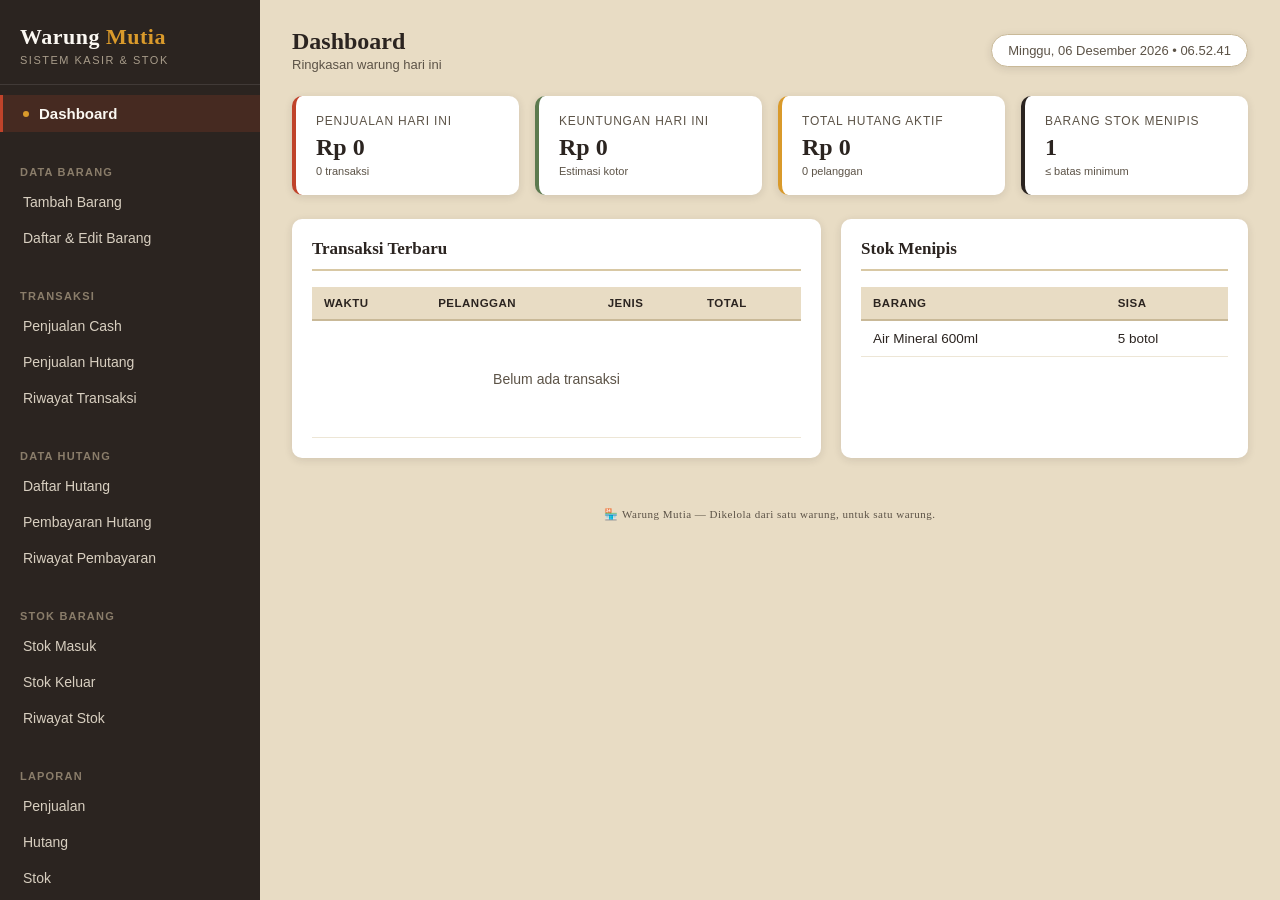
==== commit 99d4a20f: "Update index.html" ====
--- a/index.html
+++ b/index.html
@@ -1,3 +1,4 @@
+<!DOCTYPE html>
 <html lang="id">
 <head>
 <meta charset="UTF-8">
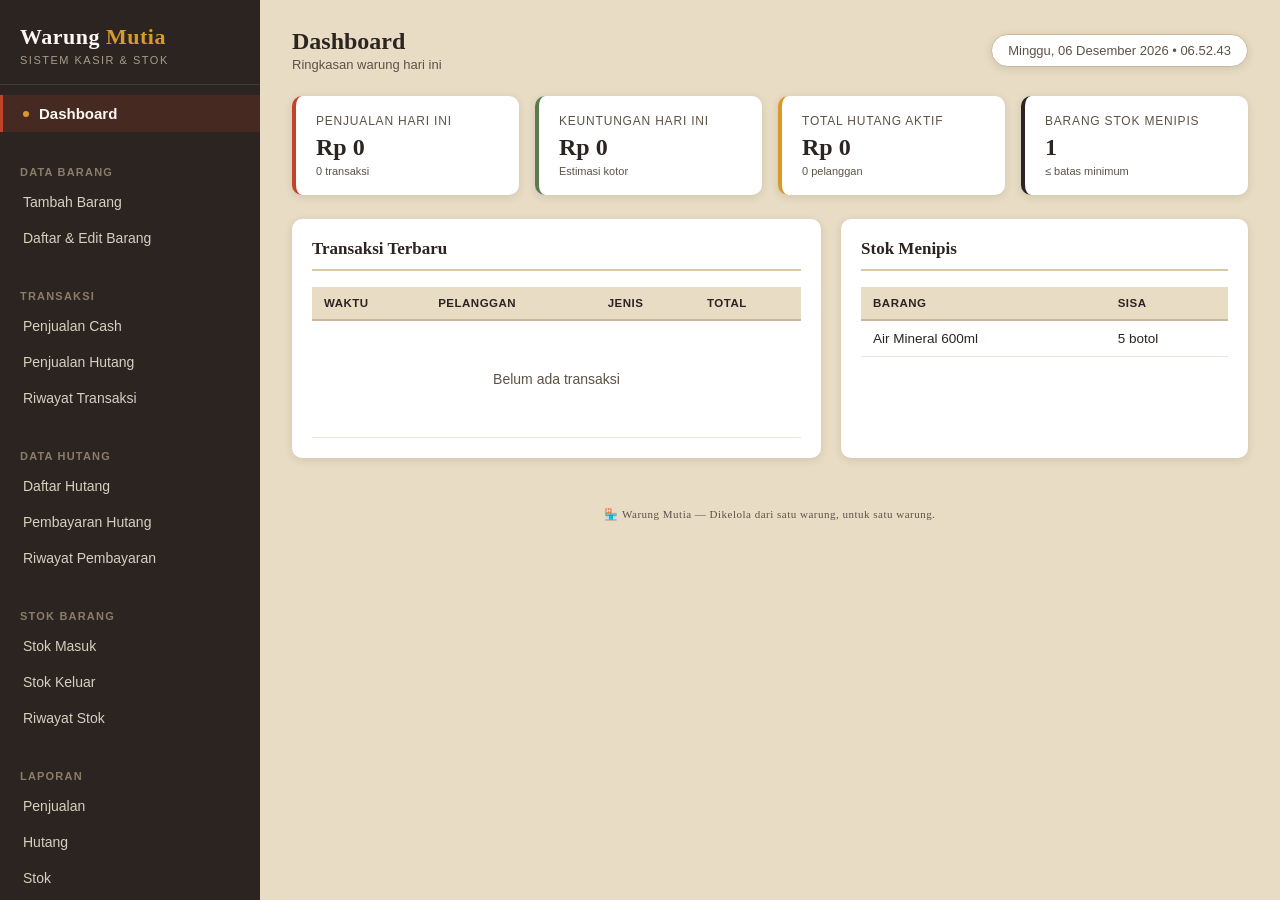
==== commit 63e39282: "Update index.html" ====
--- a/index.html
+++ b/index.html
@@ -1,16 +1,31 @@
 <!DOCTYPE html>
 <html lang="id">
 <head>
-<meta charset="UTF-8">
-<meta name="viewport" content="width=device-width, initial-scale=1.0">
-<meta name="theme-color" content="#000000">
-<title>Warung Mutia — Aplikasi Kasir</title>
-<link rel="stylesheet" href="style.css">
-<link rel="icon" href="logo.png">
-<link rel="apple-touch-icon" href="logo.png">
-<link rel="manifest" href="manifest.json">
-
-  
+  <meta charset="UTF-8">
+  <meta name="viewport" content="width=device-width, initial-scale=1.0">
+
+  <!-- Theme browser/mobile -->
+  <meta name="theme-color" content="#000000">
+
+  <!-- Title -->
+  <title>Warung Mutia — Aplikasi Kasir</title>
+
+  <!-- CSS -->
+  <link rel="stylesheet" href="style.css">
+
+  <!-- Browser favicon -->
+  <link rel="icon" type="image/png" href="logo.png">
+
+  <!-- iPhone Home Screen -->
+  <link rel="apple-touch-icon" href="logo.png">
+
+  <!-- Progressive Web App -->
+  <link rel="manifest" href="manifest.json">
+
+  <!-- Optional: iPhone standalone mode -->
+  <meta name="apple-mobile-web-app-capable" content="yes">
+  <meta name="apple-mobile-web-app-status-bar-style" content="black">
+
 </head>
 <body>
 
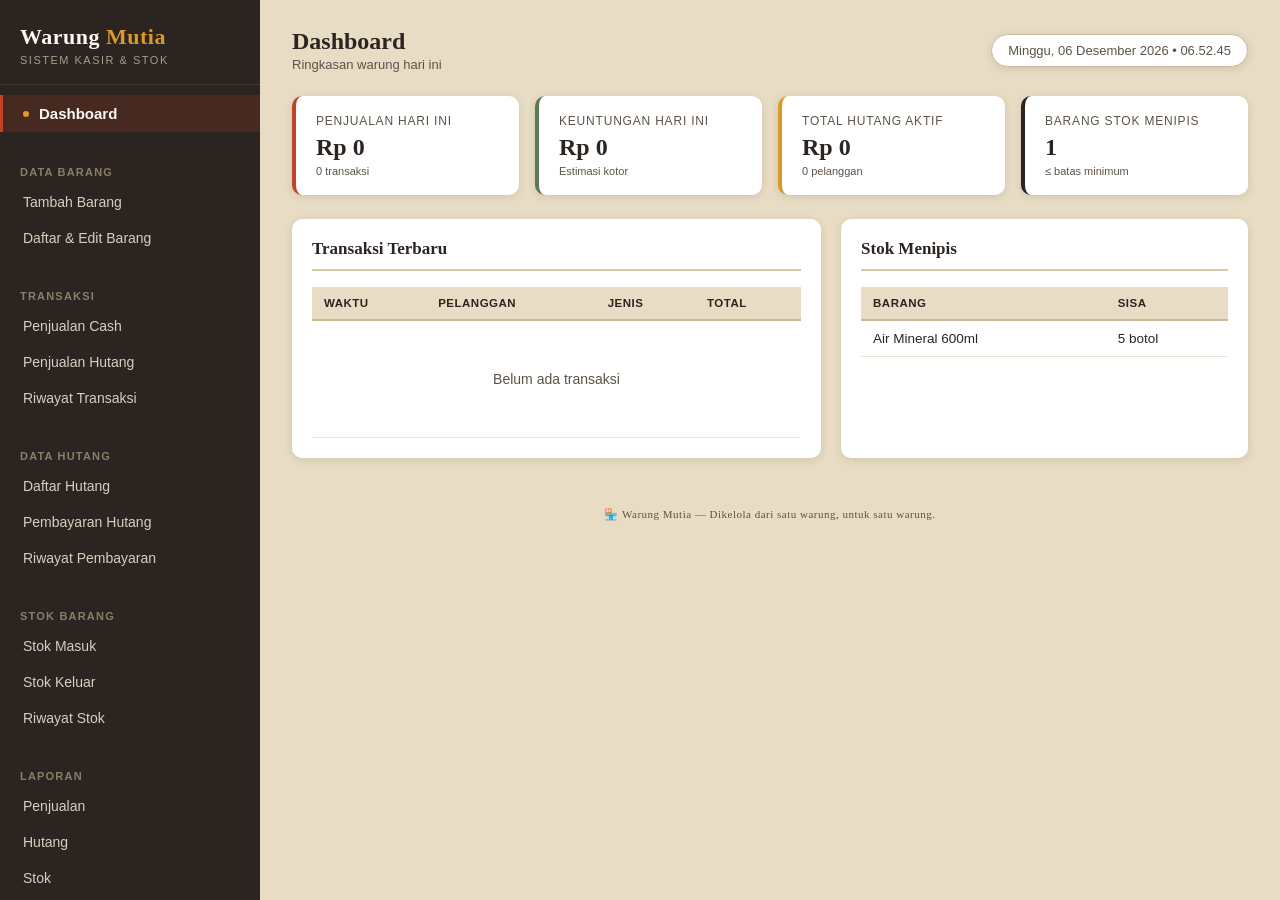
==== commit 34cf4d78: "Update index.html" ====
--- a/index.html
+++ b/index.html
@@ -6,6 +6,7 @@
 
   <!-- Theme browser/mobile -->
   <meta name="theme-color" content="#000000">
+  <meta name="mobile-web-app-capable" content="yes">
 
   <!-- Title -->
   <title>Warung Mutia — Aplikasi Kasir</title>
